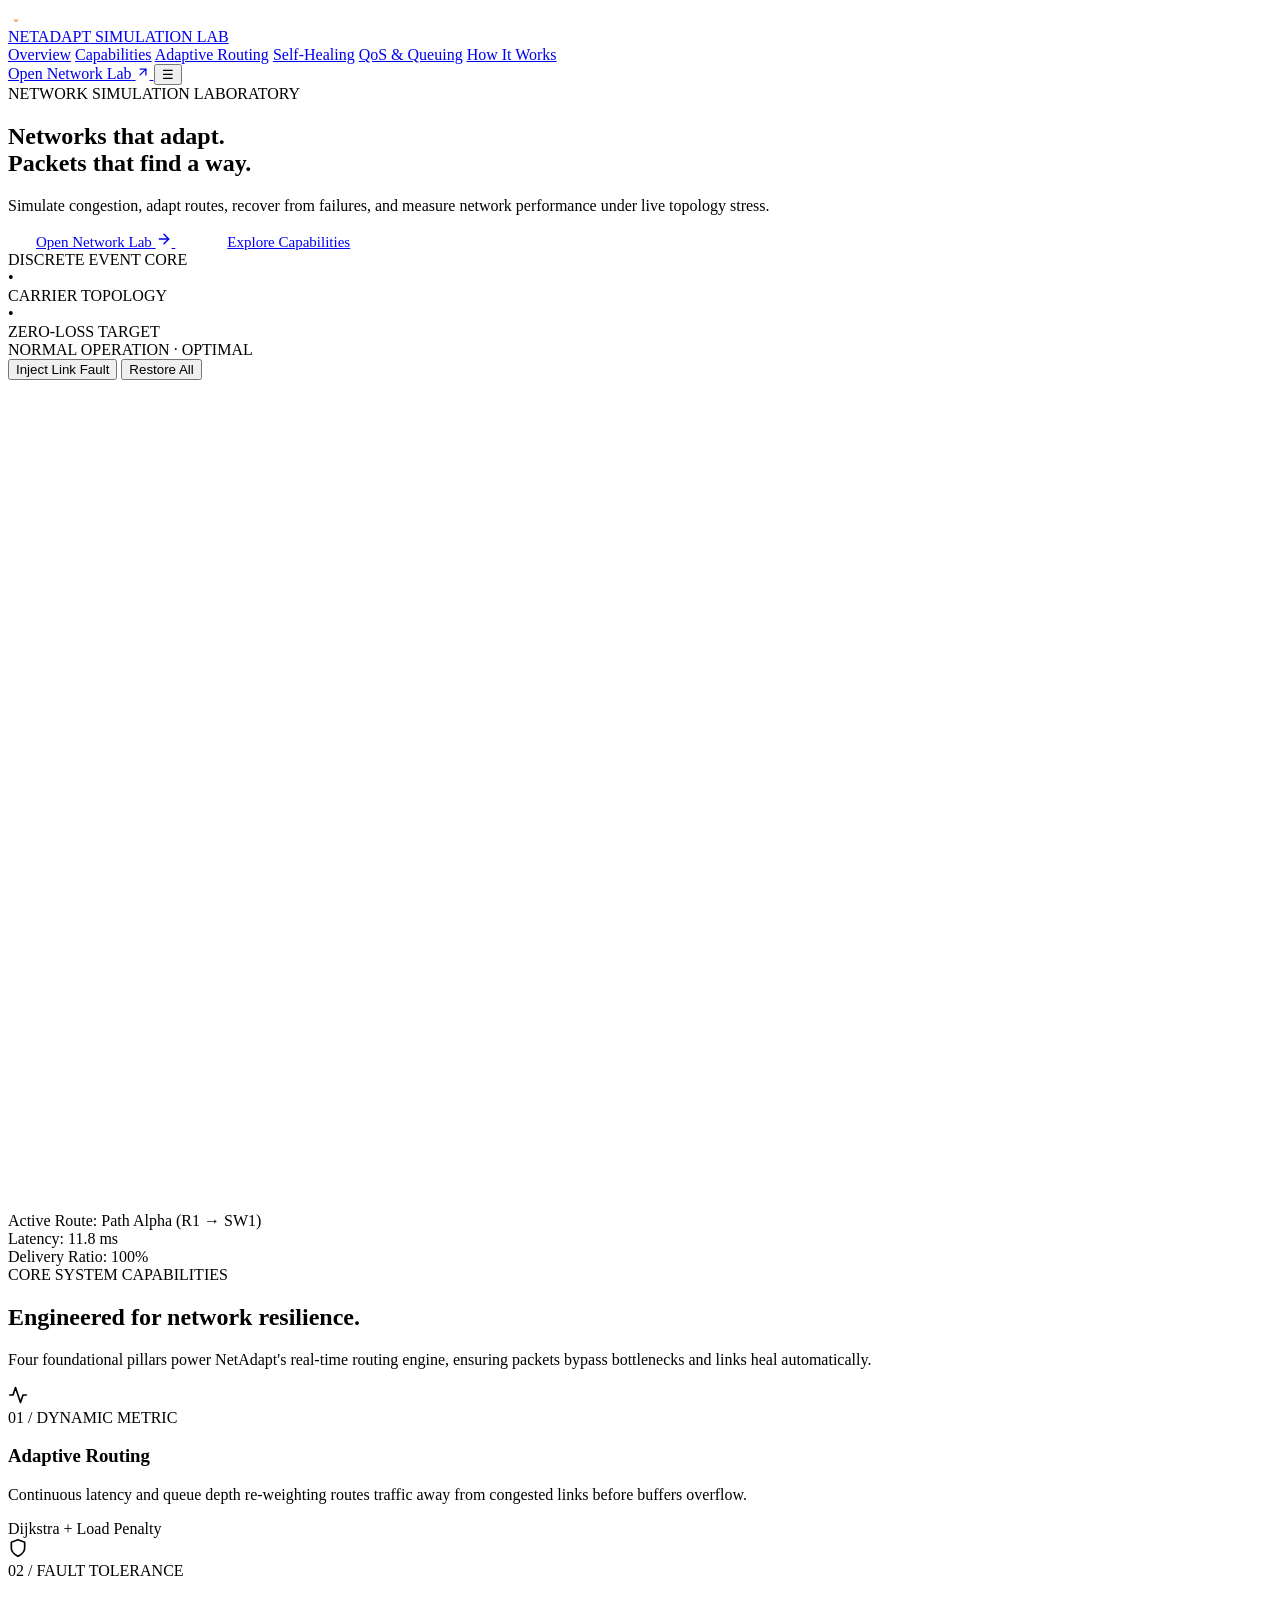
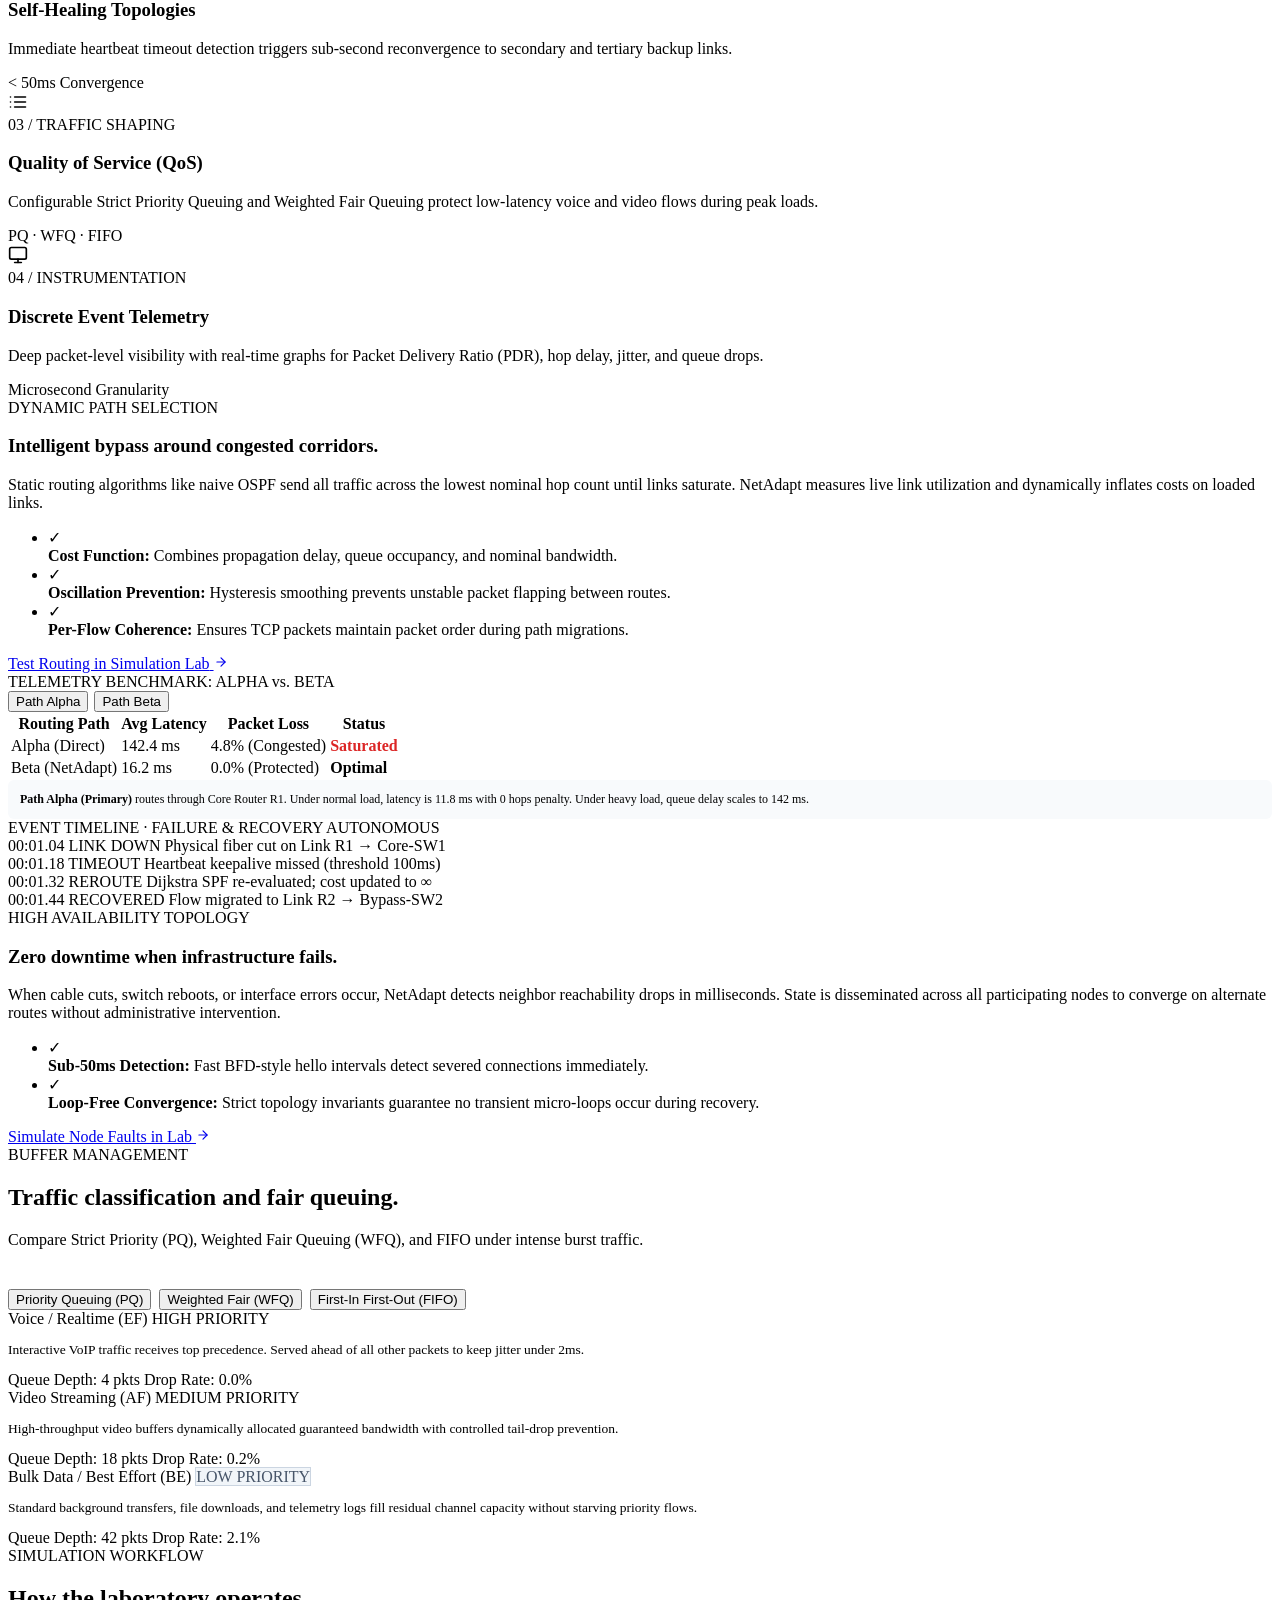
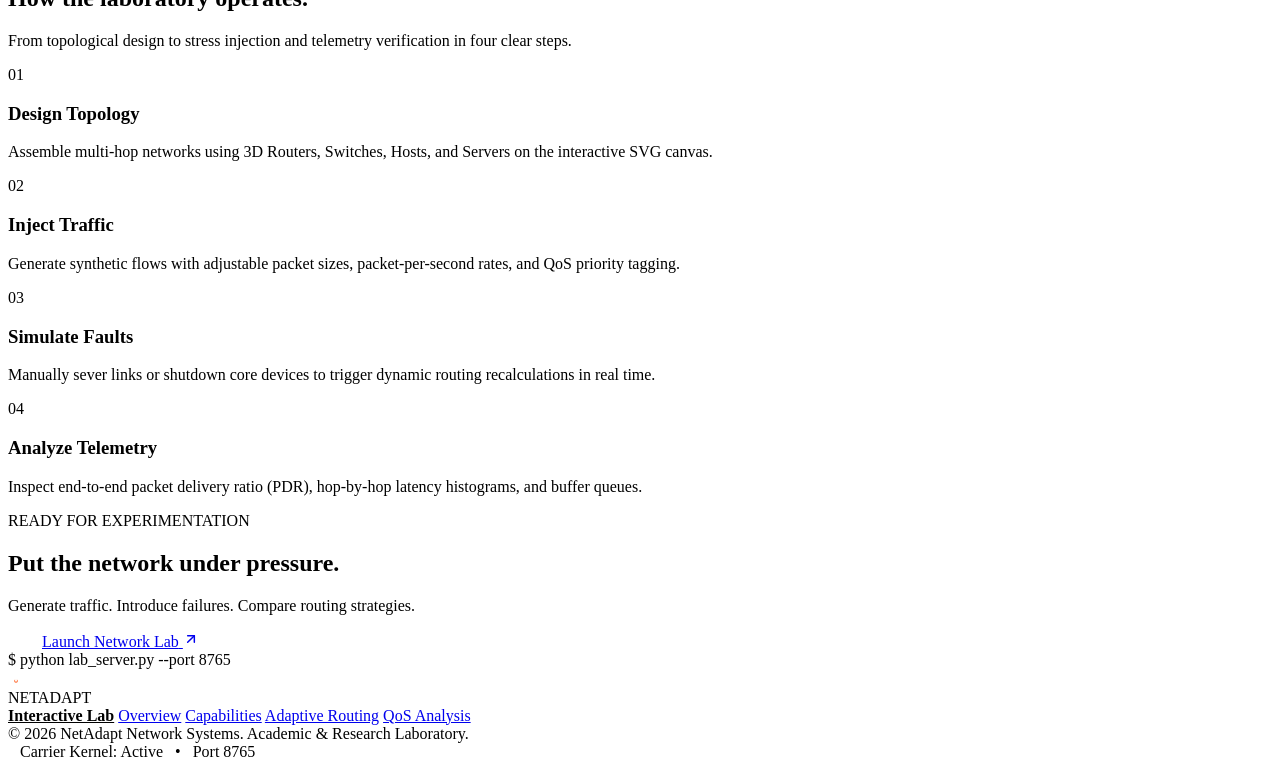
==== lab_frontend/landing.html @ 89c1183a "feat: landing page redesign, packet movement animation, and collapsible inspector - Redesign landing" ====
<!doctype html>
<html lang="en">
<head>
  <meta charset="utf-8" />
  <meta name="viewport" content="width=device-width, initial-scale=1" />
  <title>NETADAPT — Adaptive Self-Healing Network Routing</title>
  <meta name="description" content="Simulate congestion, adapt routes dynamically, recover from link failures, and measure network performance under real-world topology stress." />
  
  <link rel="icon" type="image/svg+xml" href="data:image/svg+xml,<svg xmlns='http://www.w3.org/2000/svg' viewBox='0 0 24 24' fill='none' stroke='%23045137' stroke-width='2' stroke-linecap='round' stroke-linejoin='round'><circle cx='18' cy='5' r='3'/><circle cx='6' cy='12' r='3'/><circle cx='18' cy='19' r='3'/><line x1='8.59' y1='13.51' x2='15.42' y2='17.49'/><line x1='15.41' y1='6.51' x2='8.59' y2='10.49'/></svg>" />
  
  <!-- Google Fonts: Inter & JetBrains Mono -->
  <link rel="preconnect" href="https://fonts.googleapis.com">
  <link rel="preconnect" href="https://fonts.gstatic.com" crossorigin>
  <link href="https://fonts.googleapis.com/css2?family=Inter:wght@400;500;600;700&family=JetBrains+Mono:wght@400;500;600;700&display=swap" rel="stylesheet">
  
  <link rel="stylesheet" href="/home-assets/landing.css" />
</head>
<body>

  <!-- Top Navigation Header -->
  <header class="site-header">
    <div class="max-w-content header-inner">
      <a href="/" class="brand-lockup">
        <div class="brand-icon">
          <svg viewBox="0 0 16 16" width="16" height="16" fill="none">
            <circle cx="4" cy="4" r="1.8" fill="white" />
            <circle cx="12" cy="4" r="1.8" fill="white" />
            <circle cx="8" cy="12" r="1.8" fill="#FF5E1F" />
            <line x1="4" y1="4" x2="8" y2="12" stroke="white" stroke-width="1.2" stroke-linecap="round" />
            <line x1="12" y1="4" x2="8" y2="12" stroke="white" stroke-width="1.2" stroke-linecap="round" />
          </svg>
        </div>
        <span class="brand-name">NETADAPT</span>
        <span class="brand-badge">SIMULATION LAB</span>
      </a>

      <nav class="nav-links">
        <a href="#overview" class="nav-link">Overview</a>
        <a href="#capabilities" class="nav-link">Capabilities</a>
        <a href="#routing" class="nav-link">Adaptive Routing</a>
        <a href="#healing" class="nav-link">Self-Healing</a>
        <a href="#qos" class="nav-link">QoS & Queuing</a>
        <a href="#how-it-works" class="nav-link">How It Works</a>
      </nav>

      <div class="header-actions">
        <a href="/lab" class="btn-lab-primary" id="headerOpenLabBtn">
          <span>Open Network Lab</span>
          <svg width="14" height="14" viewBox="0 0 24 24" fill="none" stroke="currentColor" stroke-width="2.2" stroke-linecap="round" stroke-linejoin="round">
            <line x1="7" y1="17" x2="17" y2="7"></line>
            <polyline points="7 7 17 7 17 17"></polyline>
          </svg>
        </a>
        <button class="menu-toggle" aria-label="Toggle navigation">☰</button>
      </div>
    </div>
  </header>

  <!-- Hero Section -->
  <section class="hero-section" id="overview">
    <div class="max-w-content">
      <div class="hero-grid">
        
        <!-- Left Hero Copy -->
        <div class="hero-copy">
          <div class="eyebrow">
            <span class="eyebrow-dot"></span>
            <span>NETWORK SIMULATION LABORATORY</span>
          </div>

          <h1 class="hero-title">
            Networks that adapt.<br />
            Packets that find a way.
          </h1>

          <p class="hero-desc">
            Simulate congestion, adapt routes, recover from failures, and measure network performance under live topology stress.
          </p>

          <div class="hero-actions">
            <a href="/lab" class="btn-lab-primary" id="heroOpenLabBtn" style="padding: 12px 28px; font-size: 15px;">
              <span>Open Network Lab</span>
              <svg width="16" height="16" viewBox="0 0 24 24" fill="none" stroke="currentColor" stroke-width="2.2" stroke-linecap="round" stroke-linejoin="round">
                <line x1="5" y1="12" x2="19" y2="12"></line>
                <polyline points="12 5 19 12 12 19"></polyline>
              </svg>
            </a>

            <a href="#capabilities" class="btn-outline" style="padding: 12px 24px; font-size: 15px;">
              Explore Capabilities
            </a>
          </div>

          <div class="hero-telemetry">
            <div class="hero-telemetry-tag">
              <span class="eyebrow-dot"></span>
              <span>DISCRETE EVENT CORE</span>
            </div>
            <span>•</span>
            <div class="hero-telemetry-tag">
              <span>CARRIER TOPOLOGY</span>
            </div>
            <span>•</span>
            <div class="hero-telemetry-tag">
              <span>ZERO-LOSS TARGET</span>
            </div>
          </div>
        </div>

        <!-- Right 3D Network Topology Preview Card -->
        <div class="topology-card">
          <div class="topology-card-header">
            <div class="card-title-group">
              <span class="status-pill status-live" id="heroStatusBadge">NORMAL OPERATION · OPTIMAL</span>
            </div>
            <div class="card-actions">
              <button class="btn-card-action" id="btnSimulateFault" title="Simulate breaking primary link R1-SW1">
                Inject Link Fault
              </button>
              <button class="btn-card-action active" id="btnRestoreFault" title="Restore network topology to healthy state">
                Restore All
              </button>
            </div>
          </div>

          <div class="topology-stage">
            <svg id="heroTopologySvg" viewBox="0 0 580 380" preserveAspectRatio="xMidYMid meet"></svg>
          </div>

          <div class="topology-card-footer">
            <div class="stat-item">
              <span>Active Route:</span>
              <span class="stat-val" id="heroActivePath" style="color: var(--orange);">Path Alpha (R1 → SW1)</span>
            </div>
            <div class="stat-item">
              <span>Latency:</span>
              <span class="stat-val" id="heroLatencyStat">11.8 ms</span>
            </div>
            <div class="stat-item">
              <span>Delivery Ratio:</span>
              <span class="stat-val" id="heroPdrStat">100%</span>
            </div>
          </div>
        </div>

      </div>
    </div>
  </section>

  <!-- Capabilities Section -->
  <section class="section" id="capabilities">
    <div class="max-w-content">
      <div class="section-header text-center">
        <div class="eyebrow">
          <span class="eyebrow-dot"></span>
          <span>CORE SYSTEM CAPABILITIES</span>
        </div>
        <h2 class="section-title">Engineered for network resilience.</h2>
        <p class="section-desc">
          Four foundational pillars power NetAdapt's real-time routing engine, ensuring packets bypass bottlenecks and links heal automatically.
        </p>
      </div>

      <div class="capabilities-grid">
        <!-- 01 Adaptive Routing -->
        <div class="cap-card">
          <div class="cap-icon">
            <svg width="20" height="20" viewBox="0 0 24 24" fill="none" stroke="currentColor" stroke-width="2" stroke-linecap="round" stroke-linejoin="round">
              <polyline points="22 12 18 12 15 21 9 3 6 12 2 12"></polyline>
            </svg>
          </div>
          <span class="cap-num">01 / DYNAMIC METRIC</span>
          <h3 class="cap-title">Adaptive Routing</h3>
          <p class="cap-desc">
            Continuous latency and queue depth re-weighting routes traffic away from congested links before buffers overflow.
          </p>
          <span class="cap-tag">Dijkstra + Load Penalty</span>
        </div>

        <!-- 02 Self-Healing -->
        <div class="cap-card">
          <div class="cap-icon">
            <svg width="20" height="20" viewBox="0 0 24 24" fill="none" stroke="currentColor" stroke-width="2" stroke-linecap="round" stroke-linejoin="round">
              <path d="M12 22s8-4 8-10V5l-8-3-8 3v7c0 6 8 10 8 10z"></path>
            </svg>
          </div>
          <span class="cap-num">02 / FAULT TOLERANCE</span>
          <h3 class="cap-title">Self-Healing Topologies</h3>
          <p class="cap-desc">
            Immediate heartbeat timeout detection triggers sub-second reconvergence to secondary and tertiary backup links.
          </p>
          <span class="cap-tag">&lt; 50ms Convergence</span>
        </div>

        <!-- 03 QoS -->
        <div class="cap-card">
          <div class="cap-icon">
            <svg width="20" height="20" viewBox="0 0 24 24" fill="none" stroke="currentColor" stroke-width="2" stroke-linecap="round" stroke-linejoin="round">
              <line x1="8" y1="6" x2="21" y2="6"></line>
              <line x1="8" y1="12" x2="21" y2="12"></line>
              <line x1="8" y1="18" x2="21" y2="18"></line>
              <line x1="3" y1="6" x2="3.01" y2="6"></line>
              <line x1="3" y1="12" x2="3.01" y2="12"></line>
              <line x1="3" y1="18" x2="3.01" y2="18"></line>
            </svg>
          </div>
          <span class="cap-num">03 / TRAFFIC SHAPING</span>
          <h3 class="cap-title">Quality of Service (QoS)</h3>
          <p class="cap-desc">
            Configurable Strict Priority Queuing and Weighted Fair Queuing protect low-latency voice and video flows during peak loads.
          </p>
          <span class="cap-tag">PQ · WFQ · FIFO</span>
        </div>

        <!-- 04 Telemetry -->
        <div class="cap-card">
          <div class="cap-icon">
            <svg width="20" height="20" viewBox="0 0 24 24" fill="none" stroke="currentColor" stroke-width="2" stroke-linecap="round" stroke-linejoin="round">
              <rect x="2" y="3" width="20" height="14" rx="2" ry="2"></rect>
              <line x1="8" y1="21" x2="16" y2="21"></line>
              <line x1="12" y1="17" x2="12" y2="21"></line>
            </svg>
          </div>
          <span class="cap-num">04 / INSTRUMENTATION</span>
          <h3 class="cap-title">Discrete Event Telemetry</h3>
          <p class="cap-desc">
            Deep packet-level visibility with real-time graphs for Packet Delivery Ratio (PDR), hop delay, jitter, and queue drops.
          </p>
          <span class="cap-tag">Microsecond Granularity</span>
        </div>
      </div>
    </div>
  </section>

  <!-- Adaptive Routing Interactive Deep Dive -->
  <section class="section section-muted" id="routing">
    <div class="max-w-content">
      <div class="split-grid">
        
        <div class="split-content">
          <div class="eyebrow">
            <span class="eyebrow-dot"></span>
            <span>DYNAMIC PATH SELECTION</span>
          </div>
          <h3>Intelligent bypass around congested corridors.</h3>
          <p>
            Static routing algorithms like naive OSPF send all traffic across the lowest nominal hop count until links saturate. NetAdapt measures live link utilization and dynamically inflates costs on loaded links.
          </p>

          <ul class="feature-list">
            <li>
              <div class="check-bullet">✓</div>
              <span><strong>Cost Function:</strong> Combines propagation delay, queue occupancy, and nominal bandwidth.</span>
            </li>
            <li>
              <div class="check-bullet">✓</div>
              <span><strong>Oscillation Prevention:</strong> Hysteresis smoothing prevents unstable packet flapping between routes.</span>
            </li>
            <li>
              <div class="check-bullet">✓</div>
              <span><strong>Per-Flow Coherence:</strong> Ensures TCP packets maintain packet order during path migrations.</span>
            </li>
          </ul>

          <a href="/lab" class="btn-lab-primary">
            <span>Test Routing in Simulation Lab</span>
            <svg width="14" height="14" viewBox="0 0 24 24" fill="none" stroke="currentColor" stroke-width="2" stroke-linecap="round" stroke-linejoin="round">
              <line x1="5" y1="12" x2="19" y2="12"></line>
              <polyline points="12 5 19 12 12 19"></polyline>
            </svg>
          </a>
        </div>

        <div class="demo-box">
          <div class="demo-box-header">
            <span class="demo-title">TELEMETRY BENCHMARK: ALPHA vs. BETA</span>
            <div style="display: flex; gap: 6px;">
              <button class="btn-card-action active" id="btnPathAlpha">Path Alpha</button>
              <button class="btn-card-action" id="btnPathBeta">Path Beta</button>
            </div>
          </div>

          <table class="path-compare-table">
            <thead>
              <tr>
                <th>Routing Path</th>
                <th>Avg Latency</th>
                <th>Packet Loss</th>
                <th>Status</th>
              </tr>
            </thead>
            <tbody>
              <tr>
                <td><span class="path-tag path-alpha">Alpha (Direct)</span></td>
                <td>142.4 ms</td>
                <td>4.8% (Congested)</td>
                <td><span style="color: #dc2626; font-weight: 600;">Saturated</span></td>
              </tr>
              <tr>
                <td><span class="path-tag path-beta">Beta (NetAdapt)</span></td>
                <td>16.2 ms</td>
                <td>0.0% (Protected)</td>
                <td><span style="color: var(--forest); font-weight: 600;">Optimal</span></td>
              </tr>
            </tbody>
          </table>

          <div style="font-family: var(--font-mono); font-size: 12px; color: var(--text-secondary); background: #f8fafc; padding: 12px; border-radius: 6px;" id="pathDetailText">
            <strong>Path Alpha (Primary)</strong> routes through Core Router R1. 
            Under normal load, latency is 11.8 ms with 0 hops penalty. Under heavy load, queue delay scales to 142 ms.
          </div>
        </div>

      </div>
    </div>
  </section>

  <!-- Self-Healing Deep Dive -->
  <section class="section" id="healing">
    <div class="max-w-content">
      <div class="split-grid">
        
        <div class="demo-box">
          <div class="demo-box-header">
            <span class="demo-title">EVENT TIMELINE · FAILURE & RECOVERY</span>
            <span class="status-pill status-live">AUTONOMOUS</span>
          </div>

          <div class="event-timeline">
            <div class="event-row">
              <span class="event-time">00:01.04</span>
              <span class="event-badge badge-fail">LINK DOWN</span>
              <span>Physical fiber cut on Link R1 → Core-SW1</span>
            </div>
            <div class="event-row">
              <span class="event-time">00:01.18</span>
              <span class="event-badge badge-fail">TIMEOUT</span>
              <span>Heartbeat keepalive missed (threshold 100ms)</span>
            </div>
            <div class="event-row">
              <span class="event-time">00:01.32</span>
              <span class="event-badge badge-route">REROUTE</span>
              <span>Dijkstra SPF re-evaluated; cost updated to ∞</span>
            </div>
            <div class="event-row">
              <span class="event-time">00:01.44</span>
              <span class="event-badge badge-heal">RECOVERED</span>
              <span>Flow migrated to Link R2 → Bypass-SW2</span>
            </div>
          </div>
        </div>

        <div class="split-content">
          <div class="eyebrow">
            <span class="eyebrow-dot"></span>
            <span>HIGH AVAILABILITY TOPOLOGY</span>
          </div>
          <h3>Zero downtime when infrastructure fails.</h3>
          <p>
            When cable cuts, switch reboots, or interface errors occur, NetAdapt detects neighbor reachability drops in milliseconds. State is disseminated across all participating nodes to converge on alternate routes without administrative intervention.
          </p>

          <ul class="feature-list">
            <li>
              <div class="check-bullet">✓</div>
              <span><strong>Sub-50ms Detection:</strong> Fast BFD-style hello intervals detect severed connections immediately.</span>
            </li>
            <li>
              <div class="check-bullet">✓</div>
              <span><strong>Loop-Free Convergence:</strong> Strict topology invariants guarantee no transient micro-loops occur during recovery.</span>
            </li>
          </ul>

          <a href="/lab" class="btn-lab-primary">
            <span>Simulate Node Faults in Lab</span>
            <svg width="14" height="14" viewBox="0 0 24 24" fill="none" stroke="currentColor" stroke-width="2" stroke-linecap="round" stroke-linejoin="round">
              <line x1="5" y1="12" x2="19" y2="12"></line>
              <polyline points="12 5 19 12 12 19"></polyline>
            </svg>
          </a>
        </div>

      </div>
    </div>
  </section>

  <!-- QoS & Queuing Section -->
  <section class="section section-muted" id="qos">
    <div class="max-w-content">
      <div class="section-header text-center">
        <div class="eyebrow">
          <span class="eyebrow-dot"></span>
          <span>BUFFER MANAGEMENT</span>
        </div>
        <h2 class="section-title">Traffic classification and fair queuing.</h2>
        <p class="section-desc">
          Compare Strict Priority (PQ), Weighted Fair Queuing (WFQ), and FIFO under intense burst traffic.
        </p>

        <div style="display: inline-flex; gap: 8px; margin-top: 24px;">
          <button class="btn-card-action active" data-qos-mode="pq">Priority Queuing (PQ)</button>
          <button class="btn-card-action" data-qos-mode="wfq">Weighted Fair (WFQ)</button>
          <button class="btn-card-action" data-qos-mode="fifo">First-In First-Out (FIFO)</button>
        </div>
      </div>

      <div class="qos-grid">
        <!-- Voice Queue -->
        <div class="qos-card">
          <div class="qos-header">
            <span class="qos-title">Voice / Realtime (EF)</span>
            <span class="qos-badge status-live">HIGH PRIORITY</span>
          </div>
          <p style="font-size: 13.5px; color: var(--text-secondary);">
            Interactive VoIP traffic receives top precedence. Served ahead of all other packets to keep jitter under 2ms.
          </p>
          <div class="queue-meter">
            <div class="queue-fill fill-voice"></div>
          </div>
          <div class="qos-meta">
            <span>Queue Depth: 4 pkts</span>
            <span>Drop Rate: 0.0%</span>
          </div>
        </div>

        <!-- Video Queue -->
        <div class="qos-card">
          <div class="qos-header">
            <span class="qos-title">Video Streaming (AF)</span>
            <span class="qos-badge" style="background: var(--orange-light); color: var(--orange); border: 1px solid var(--orange-border);">MEDIUM PRIORITY</span>
          </div>
          <p style="font-size: 13.5px; color: var(--text-secondary);">
            High-throughput video buffers dynamically allocated guaranteed bandwidth with controlled tail-drop prevention.
          </p>
          <div class="queue-meter">
            <div class="queue-fill fill-video"></div>
          </div>
          <div class="qos-meta">
            <span>Queue Depth: 18 pkts</span>
            <span>Drop Rate: 0.2%</span>
          </div>
        </div>

        <!-- Best Effort Queue -->
        <div class="qos-card">
          <div class="qos-header">
            <span class="qos-title">Bulk Data / Best Effort (BE)</span>
            <span class="qos-badge" style="background: #f1f5f9; color: #475569; border: 1px solid #cbd5e1;">LOW PRIORITY</span>
          </div>
          <p style="font-size: 13.5px; color: var(--text-secondary);">
            Standard background transfers, file downloads, and telemetry logs fill residual channel capacity without starving priority flows.
          </p>
          <div class="queue-meter">
            <div class="queue-fill fill-best"></div>
          </div>
          <div class="qos-meta">
            <span>Queue Depth: 42 pkts</span>
            <span>Drop Rate: 2.1%</span>
          </div>
        </div>
      </div>
    </div>
  </section>

  <!-- How It Works 4-Step Pipeline -->
  <section class="section" id="how-it-works">
    <div class="max-w-content">
      <div class="section-header text-center">
        <div class="eyebrow">
          <span class="eyebrow-dot"></span>
          <span>SIMULATION WORKFLOW</span>
        </div>
        <h2 class="section-title">How the laboratory operates.</h2>
        <p class="section-desc">
          From topological design to stress injection and telemetry verification in four clear steps.
        </p>
      </div>

      <div class="steps-grid">
        <div class="step-card">
          <div class="step-num">01</div>
          <h3 class="step-title">Design Topology</h3>
          <p class="step-desc">
            Assemble multi-hop networks using 3D Routers, Switches, Hosts, and Servers on the interactive SVG canvas.
          </p>
        </div>

        <div class="step-card">
          <div class="step-num">02</div>
          <h3 class="step-title">Inject Traffic</h3>
          <p class="step-desc">
            Generate synthetic flows with adjustable packet sizes, packet-per-second rates, and QoS priority tagging.
          </p>
        </div>

        <div class="step-card">
          <div class="step-num">03</div>
          <h3 class="step-title">Simulate Faults</h3>
          <p class="step-desc">
            Manually sever links or shutdown core devices to trigger dynamic routing recalculations in real time.
          </p>
        </div>

        <div class="step-card">
          <div class="step-num">04</div>
          <h3 class="step-title">Analyze Telemetry</h3>
          <p class="step-desc">
            Inspect end-to-end packet delivery ratio (PDR), hop-by-hop latency histograms, and buffer queues.
          </p>
        </div>
      </div>
    </div>
  </section>

  <!-- Final Call to Action -->
  <section class="final-cta">
    <div class="max-w-content cta-box">
      <div class="eyebrow">
        <span class="eyebrow-dot"></span>
        <span>READY FOR EXPERIMENTATION</span>
      </div>

      <h2 class="cta-title">Put the network under pressure.</h2>
      <p class="cta-desc">
        Generate traffic. Introduce failures. Compare routing strategies.
      </p>

      <div class="cta-button-group">
        <a href="/lab" class="btn-lab-primary" id="finalCtaOpenLabBtn" style="padding: 14px 34px; font-size: 16px;">
          <span>Launch Network Lab</span>
          <svg width="16" height="16" viewBox="0 0 24 24" fill="none" stroke="currentColor" stroke-width="2.2" stroke-linecap="round" stroke-linejoin="round">
            <line x1="7" y1="17" x2="17" y2="7"></line>
            <polyline points="7 7 17 7 17 17"></polyline>
          </svg>
        </a>
      </div>

      <div class="cta-cli">
        <span class="cta-cli-icon">$</span>
        <span>python lab_server.py --port 8765</span>
      </div>
    </div>
  </section>

  <!-- Global Footer -->
  <footer class="site-footer">
    <div class="max-w-content">
      <div class="footer-inner">
        <div class="brand-lockup">
          <div class="brand-icon">
            <svg viewBox="0 0 16 16" width="16" height="16" fill="none">
              <circle cx="4" cy="4" r="1.8" fill="white" />
              <circle cx="12" cy="4" r="1.8" fill="white" />
              <circle cx="8" cy="12" r="1.8" fill="#FF5E1F" />
              <line x1="4" y1="4" x2="8" y2="12" stroke="white" stroke-width="1.2" stroke-linecap="round" />
              <line x1="12" y1="4" x2="8" y2="12" stroke="white" stroke-width="1.2" stroke-linecap="round" />
            </svg>
          </div>
          <span class="brand-name">NETADAPT</span>
        </div>

        <div class="footer-nav">
          <a href="/lab" class="nav-link" style="color: var(--forest); font-weight: 600;">Interactive Lab</a>
          <a href="#overview" class="nav-link">Overview</a>
          <a href="#capabilities" class="nav-link">Capabilities</a>
          <a href="#routing" class="nav-link">Adaptive Routing</a>
          <a href="#qos" class="nav-link">QoS Analysis</a>
        </div>
      </div>

      <div class="footer-bottom">
        <div>&copy; 2026 NetAdapt Network Systems. Academic & Research Laboratory.</div>
        <div style="display: flex; gap: 12px; align-items: center;">
          <span class="eyebrow-dot"></span>
          <span>Carrier Kernel: Active</span>
          <span>•</span>
          <span>Port 8765</span>
        </div>
      </div>
    </div>
  </footer>

  <script src="/home-assets/landing.js"></script>
</body>
</html>
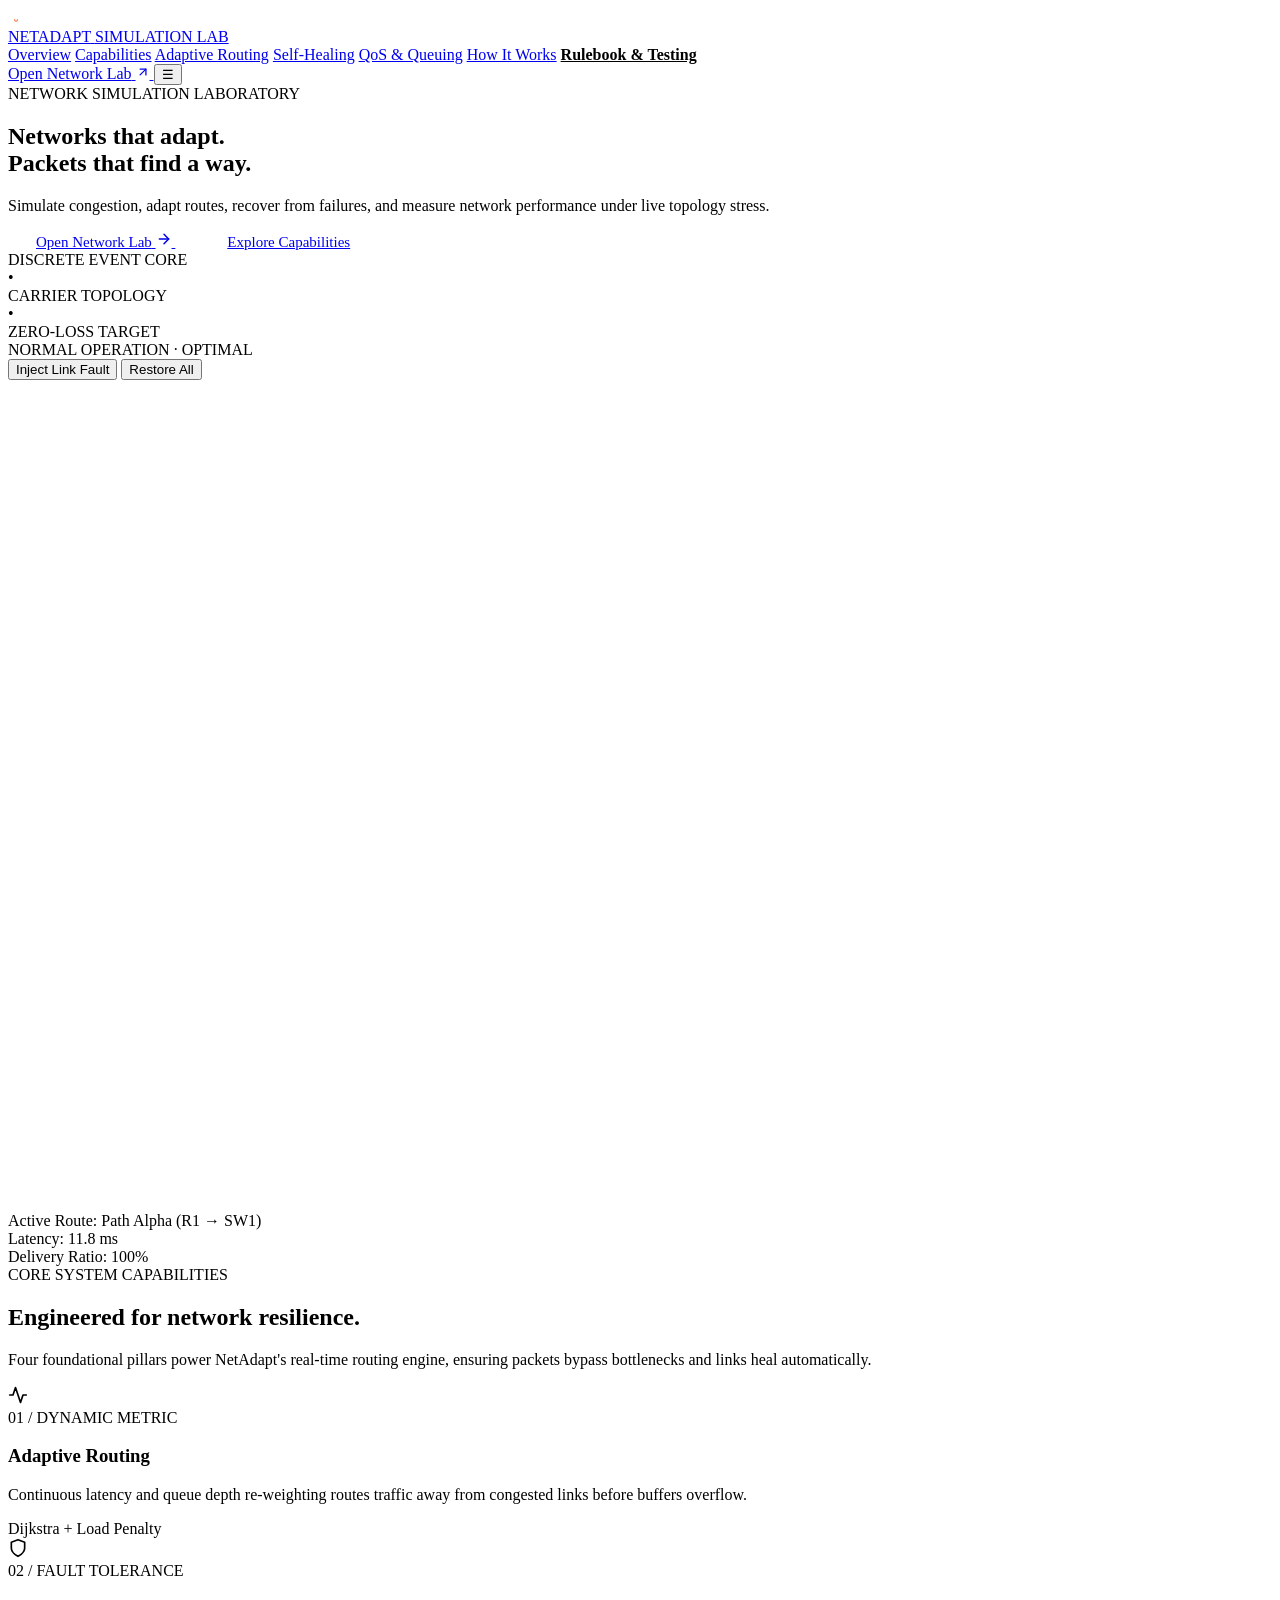
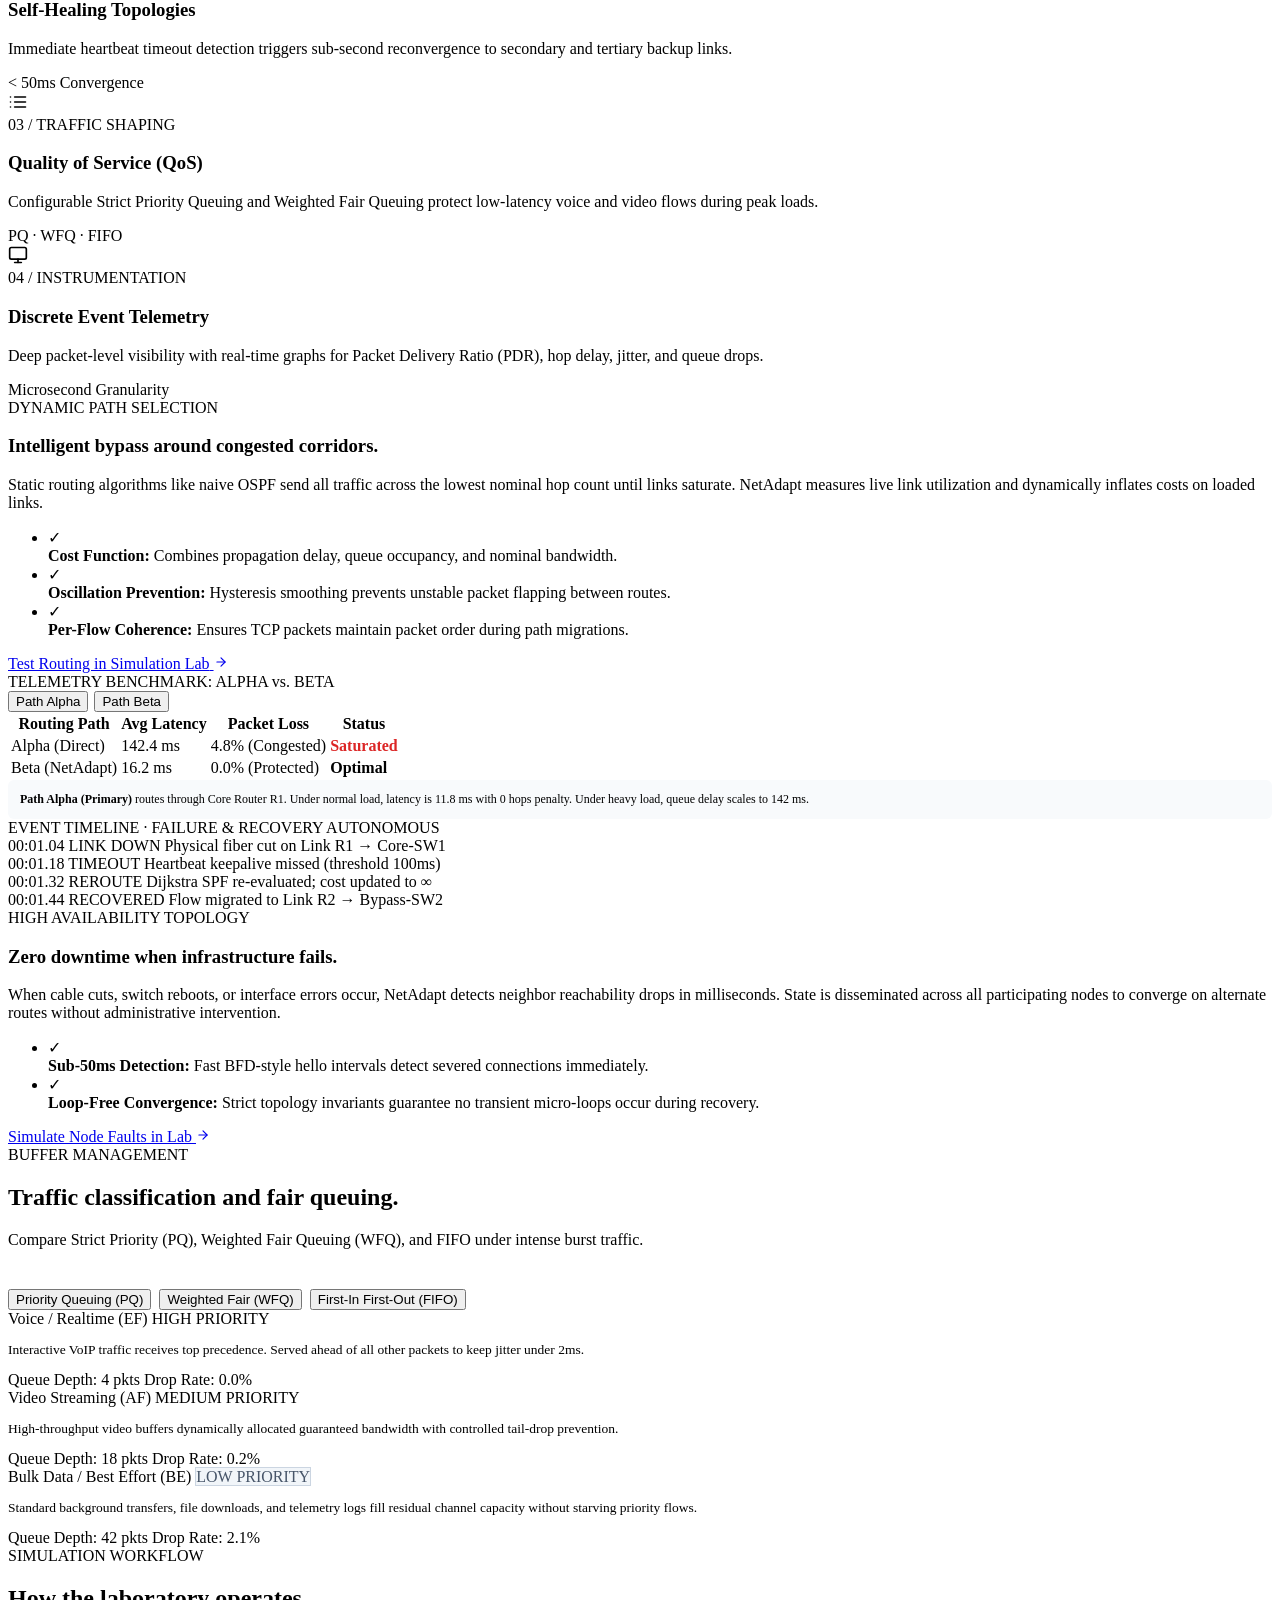
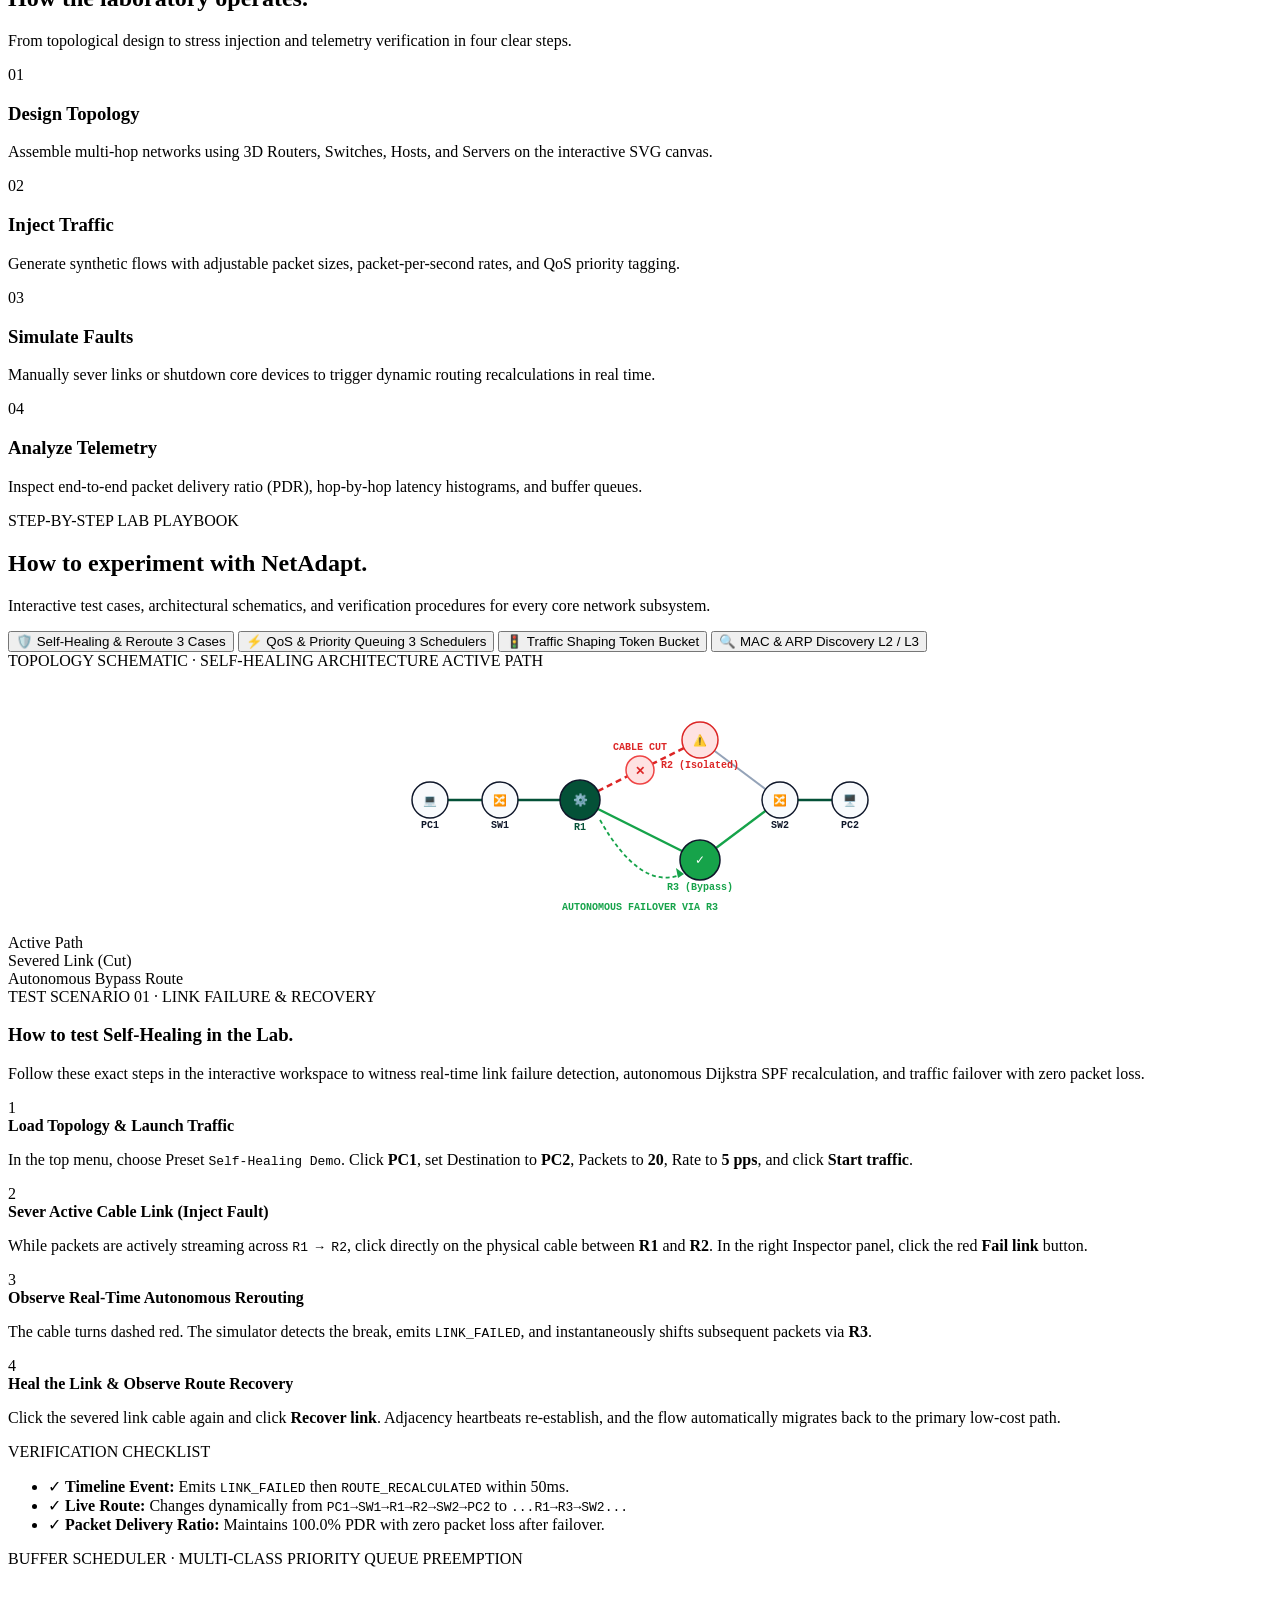
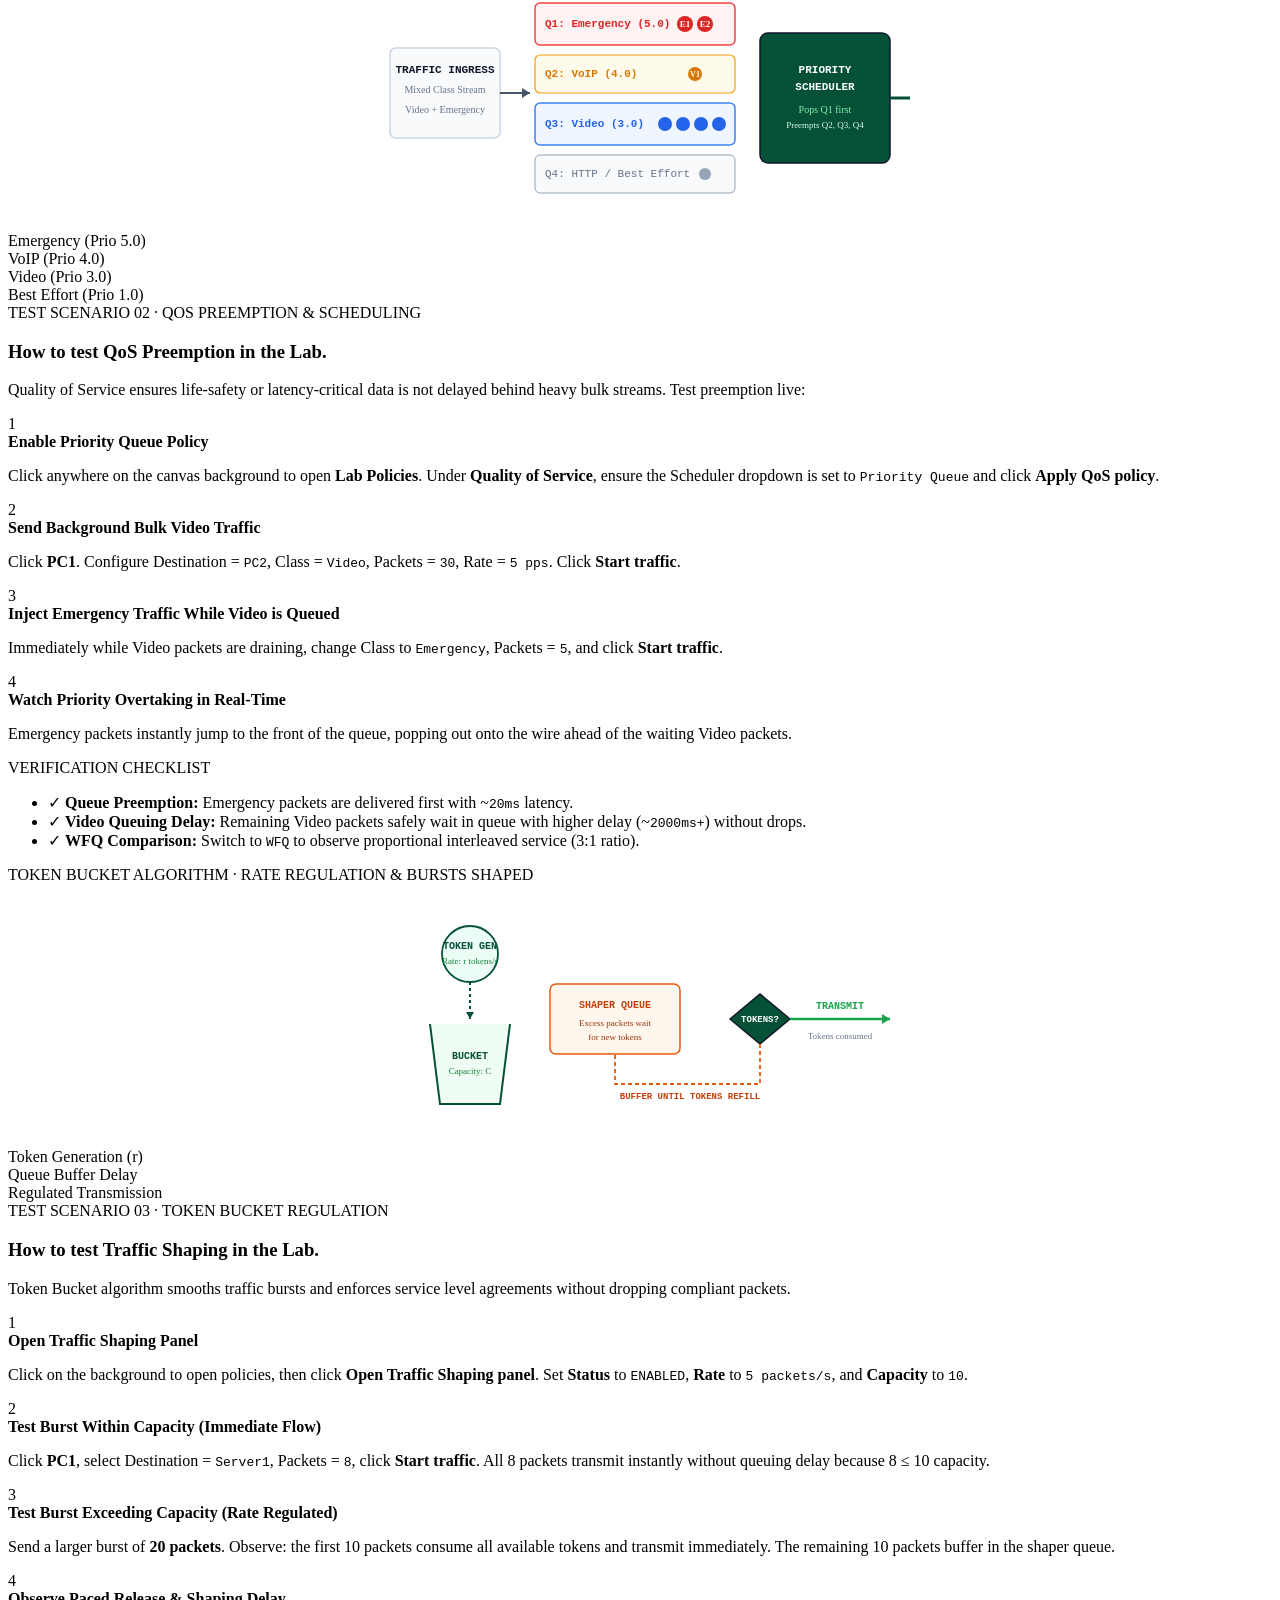
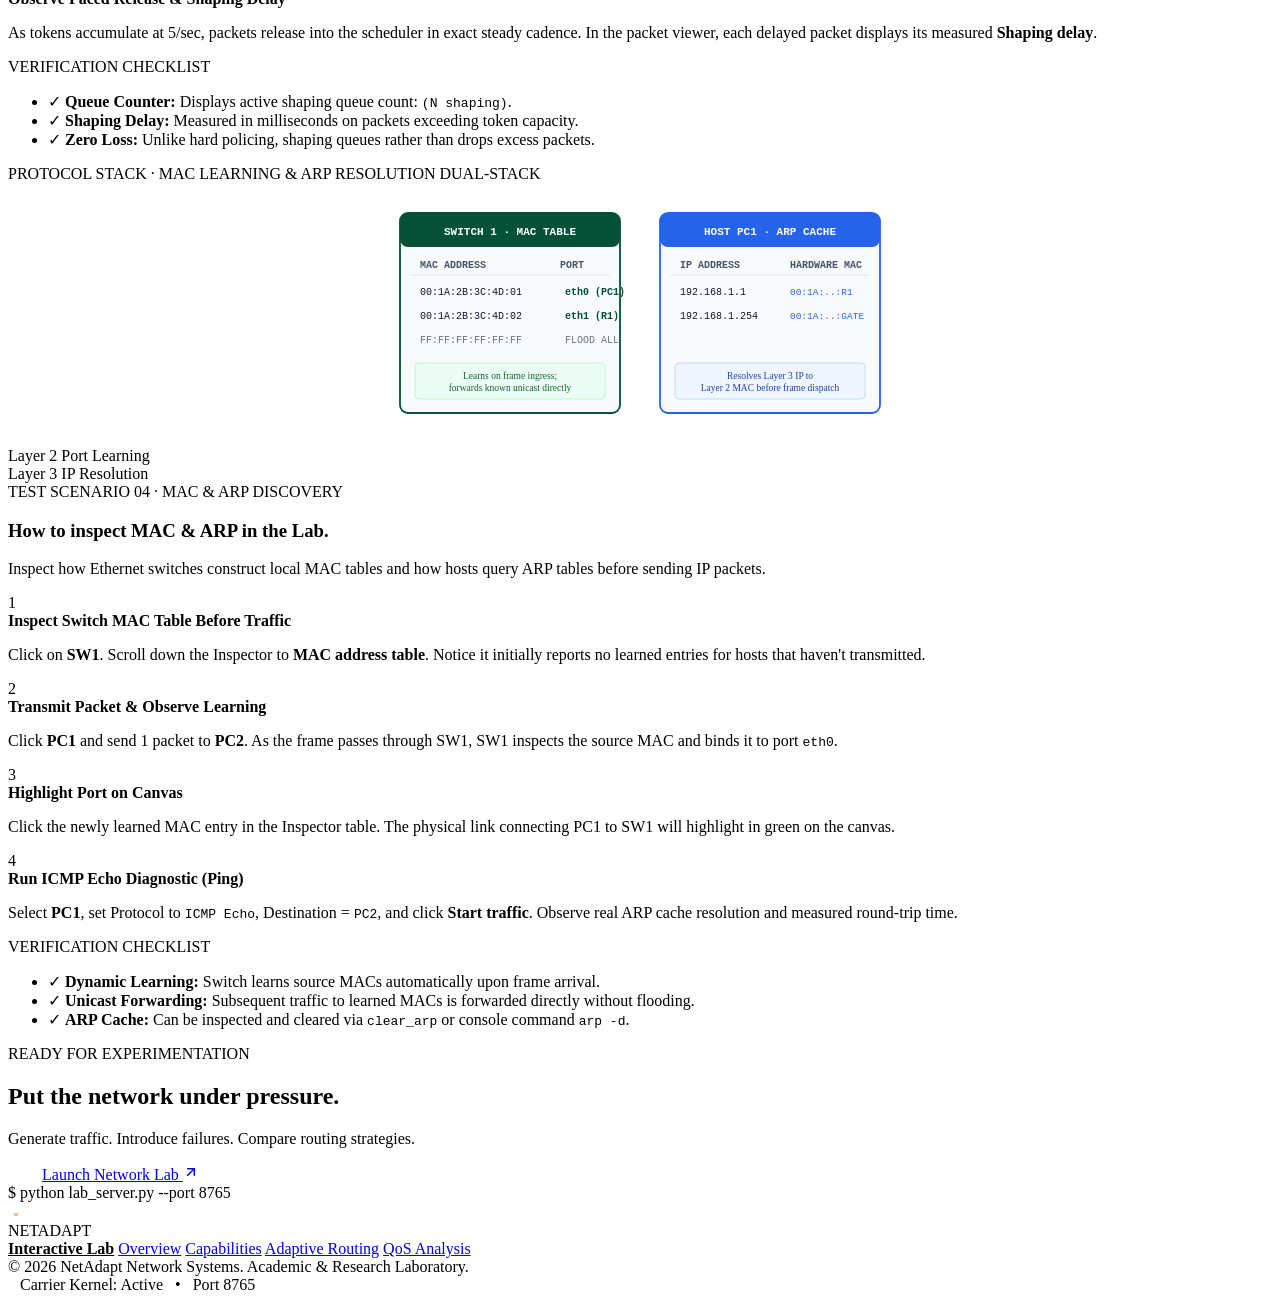
==== commit 706858dd: "Add interactive lab rulebook and fix simulator imports" ====
--- a/lab_frontend/landing.html
+++ b/lab_frontend/landing.html
@@ -41,6 +41,7 @@
         <a href="#healing" class="nav-link">Self-Healing</a>
         <a href="#qos" class="nav-link">QoS & Queuing</a>
         <a href="#how-it-works" class="nav-link">How It Works</a>
+        <a href="#playbook" class="nav-link" style="color: var(--forest); font-weight: 700;">Rulebook & Testing</a>
       </nav>
 
       <div class="header-actions">
@@ -512,7 +513,555 @@
     </div>
   </section>
 
-  <!-- Final Call to Action -->
+  <!-- Interactive Network Rulebook & How-To-Use Guide -->
+  <section class="playbook-section" id="playbook">
+    <div class="max-w-content">
+      <div class="section-header text-center">
+        <div class="eyebrow">
+          <span class="eyebrow-dot"></span>
+          <span>STEP-BY-STEP LAB PLAYBOOK</span>
+        </div>
+        <h2 class="section-title">How to experiment with NetAdapt.</h2>
+        <p class="section-desc">
+          Interactive test cases, architectural schematics, and verification procedures for every core network subsystem.
+        </p>
+
+        <!-- Interactive Tab Navigation -->
+        <div class="playbook-nav">
+          <button class="playbook-tab-btn active" data-tab="tab-self-healing">
+            <span>🛡️ Self-Healing & Reroute</span>
+            <span class="tab-badge">3 Cases</span>
+          </button>
+          <button class="playbook-tab-btn" data-tab="tab-qos">
+            <span>⚡ QoS & Priority Queuing</span>
+            <span class="tab-badge">3 Schedulers</span>
+          </button>
+          <button class="playbook-tab-btn" data-tab="tab-shaper">
+            <span>🚦 Traffic Shaping</span>
+            <span class="tab-badge">Token Bucket</span>
+          </button>
+          <button class="playbook-tab-btn" data-tab="tab-diagnostics">
+            <span>🔍 MAC & ARP Discovery</span>
+            <span class="tab-badge">L2 / L3</span>
+          </button>
+        </div>
+      </div>
+
+      <!-- Tab 1: Self-Healing & Fault Recovery -->
+      <div class="playbook-pane active" id="tab-self-healing">
+        <div class="playbook-grid">
+          <!-- Left: Visual Topology Diagram -->
+          <div class="playbook-diagram-card">
+            <div class="diagram-header">
+              <span class="diagram-title">TOPOLOGY SCHEMATIC · SELF-HEALING ARCHITECTURE</span>
+              <span class="status-pill status-live">ACTIVE PATH</span>
+            </div>
+            <div class="diagram-svg-container">
+              <svg viewBox="0 0 540 260" width="100%" height="260" style="overflow: visible;">
+                <!-- Link Lines -->
+                <!-- PC1 to SW1 -->
+                <line x1="60" y1="130" x2="130" y2="130" stroke="#045137" stroke-width="2.5" />
+                <!-- SW1 to R1 -->
+                <line x1="130" y1="130" x2="210" y2="130" stroke="#045137" stroke-width="2.5" />
+                
+                <!-- Primary Path: R1 to R2 (Active / Cut link) -->
+                <line x1="210" y1="130" x2="330" y2="70" stroke="#dc2626" stroke-width="2.5" stroke-dasharray="6,4" />
+                <!-- R2 to SW2 -->
+                <line x1="330" y1="70" x2="410" y2="130" stroke="#94a3b8" stroke-width="2" />
+
+                <!-- Alternate Bypass Path: R1 to R3 -->
+                <line x1="210" y1="130" x2="330" y2="190" stroke="#16a34a" stroke-width="2.5" />
+                <!-- R3 to SW2 -->
+                <line x1="330" y1="190" x2="410" y2="130" stroke="#16a34a" stroke-width="2.5" />
+
+                <!-- SW2 to PC2 -->
+                <line x1="410" y1="130" x2="480" y2="130" stroke="#045137" stroke-width="2.5" />
+
+                <!-- Severance Indicator Marker on Primary Cable -->
+                <circle cx="270" cy="100" r="14" fill="#fee2e2" stroke="#ef4444" stroke-width="1.5" />
+                <text x="270" y="105" text-anchor="middle" font-family="'JetBrains Mono', monospace" font-size="12" font-weight="700" fill="#dc2626">✕</text>
+                <text x="270" y="80" text-anchor="middle" font-family="'JetBrains Mono', monospace" font-size="10" font-weight="600" fill="#dc2626">CABLE CUT</text>
+
+                <!-- Dynamic Reroute Indicator -->
+                <path d="M 230,150 Q 270,220 310,205" fill="none" stroke="#16a34a" stroke-width="1.8" stroke-dasharray="4,3" />
+                <polygon points="314,204 306,198 308,208" fill="#16a34a" />
+                <text x="270" y="240" text-anchor="middle" font-family="'JetBrains Mono', monospace" font-size="10" font-weight="700" fill="#16a34a">AUTONOMOUS FAILOVER VIA R3</text>
+
+                <!-- Device Nodes -->
+                <!-- PC1 -->
+                <g transform="translate(60, 130)">
+                  <circle r="18" fill="#f8fafc" stroke="#0f172a" stroke-width="1.5" />
+                  <text y="4" text-anchor="middle" font-size="11">💻</text>
+                  <text y="28" text-anchor="middle" font-family="'JetBrains Mono', monospace" font-size="10" font-weight="600" fill="#0f172a">PC1</text>
+                </g>
+
+                <!-- SW1 -->
+                <g transform="translate(130, 130)">
+                  <circle r="18" fill="#f8fafc" stroke="#0f172a" stroke-width="1.5" />
+                  <text y="4" text-anchor="middle" font-size="11">🔀</text>
+                  <text y="28" text-anchor="middle" font-family="'JetBrains Mono', monospace" font-size="10" font-weight="600" fill="#0f172a">SW1</text>
+                </g>
+
+                <!-- R1 -->
+                <g transform="translate(210, 130)">
+                  <circle r="20" fill="#045137" stroke="#0f172a" stroke-width="1.5" />
+                  <text y="4" text-anchor="middle" font-size="12" fill="#ffffff">⚙️</text>
+                  <text y="30" text-anchor="middle" font-family="'JetBrains Mono', monospace" font-size="10" font-weight="700" fill="#045137">R1</text>
+                </g>
+
+                <!-- R2 (Primary path node) -->
+                <g transform="translate(330, 70)">
+                  <circle r="18" fill="#fee2e2" stroke="#dc2626" stroke-width="1.5" />
+                  <text y="4" text-anchor="middle" font-size="11">⚠️</text>
+                  <text y="28" text-anchor="middle" font-family="'JetBrains Mono', monospace" font-size="10" font-weight="600" fill="#dc2626">R2 (Isolated)</text>
+                </g>
+
+                <!-- R3 (Bypass node) -->
+                <g transform="translate(330, 190)">
+                  <circle r="20" fill="#16a34a" stroke="#0f172a" stroke-width="1.5" />
+                  <text y="4" text-anchor="middle" font-size="12" fill="#ffffff">✓</text>
+                  <text y="30" text-anchor="middle" font-family="'JetBrains Mono', monospace" font-size="10" font-weight="700" fill="#16a34a">R3 (Bypass)</text>
+                </g>
+
+                <!-- SW2 -->
+                <g transform="translate(410, 130)">
+                  <circle r="18" fill="#f8fafc" stroke="#0f172a" stroke-width="1.5" />
+                  <text y="4" text-anchor="middle" font-size="11">🔀</text>
+                  <text y="28" text-anchor="middle" font-family="'JetBrains Mono', monospace" font-size="10" font-weight="600" fill="#0f172a">SW2</text>
+                </g>
+
+                <!-- PC2 -->
+                <g transform="translate(480, 130)">
+                  <circle r="18" fill="#f8fafc" stroke="#0f172a" stroke-width="1.5" />
+                  <text y="4" text-anchor="middle" font-size="11">🖥️</text>
+                  <text y="28" text-anchor="middle" font-family="'JetBrains Mono', monospace" font-size="10" font-weight="600" fill="#0f172a">PC2</text>
+                </g>
+              </svg>
+            </div>
+            <div class="diagram-legend">
+              <div class="diagram-legend-item"><span class="legend-indicator" style="background:#045137;"></span> Active Path</div>
+              <div class="diagram-legend-item"><span class="legend-indicator" style="background:#dc2626;"></span> Severed Link (Cut)</div>
+              <div class="diagram-legend-item"><span class="legend-indicator" style="background:#16a34a;"></span> Autonomous Bypass Route</div>
+            </div>
+          </div>
+
+          <!-- Right: Step-by-Step Instructions -->
+          <div class="playbook-guide-card">
+            <span class="guide-case-badge">TEST SCENARIO 01 · LINK FAILURE & RECOVERY</span>
+            <h3 class="guide-heading">How to test Self-Healing in the Lab.</h3>
+            <p class="guide-intro">
+              Follow these exact steps in the interactive workspace to witness real-time link failure detection, autonomous Dijkstra SPF recalculation, and traffic failover with zero packet loss.
+            </p>
+
+            <div class="guide-steps-list">
+              <div class="guide-step-item">
+                <div class="step-badge-num">1</div>
+                <div class="step-text-wrap">
+                  <strong>Load Topology & Launch Traffic</strong>
+                  <p>In the top menu, choose Preset <code>Self-Healing Demo</code>. Click <strong>PC1</strong>, set Destination to <strong>PC2</strong>, Packets to <strong>20</strong>, Rate to <strong>5 pps</strong>, and click <strong>Start traffic</strong>.</p>
+                </div>
+              </div>
+
+              <div class="guide-step-item">
+                <div class="step-badge-num">2</div>
+                <div class="step-text-wrap">
+                  <strong>Sever Active Cable Link (Inject Fault)</strong>
+                  <p>While packets are actively streaming across <code>R1 → R2</code>, click directly on the physical cable between <strong>R1</strong> and <strong>R2</strong>. In the right Inspector panel, click the red <strong>Fail link</strong> button.</p>
+                </div>
+              </div>
+
+              <div class="guide-step-item">
+                <div class="step-badge-num">3</div>
+                <div class="step-text-wrap">
+                  <strong>Observe Real-Time Autonomous Rerouting</strong>
+                  <p>The cable turns dashed red. The simulator detects the break, emits <code>LINK_FAILED</code>, and instantaneously shifts subsequent packets via <strong>R3</strong>.</p>
+                </div>
+              </div>
+
+              <div class="guide-step-item">
+                <div class="step-badge-num">4</div>
+                <div class="step-text-wrap">
+                  <strong>Heal the Link & Observe Route Recovery</strong>
+                  <p>Click the severed link cable again and click <strong>Recover link</strong>. Adjacency heartbeats re-establish, and the flow automatically migrates back to the primary low-cost path.</p>
+                </div>
+              </div>
+            </div>
+
+            <div class="observation-box">
+              <div class="observation-header">
+                <span>VERIFICATION CHECKLIST</span>
+              </div>
+              <ul class="observation-list">
+                <li><span class="check">✓</span> <strong>Timeline Event:</strong> Emits <code>LINK_FAILED</code> then <code>ROUTE_RECALCULATED</code> within 50ms.</li>
+                <li><span class="check">✓</span> <strong>Live Route:</strong> Changes dynamically from <code>PC1→SW1→R1→R2→SW2→PC2</code> to <code>...R1→R3→SW2...</code></li>
+                <li><span class="check">✓</span> <strong>Packet Delivery Ratio:</strong> Maintains 100.0% PDR with zero packet loss after failover.</li>
+              </ul>
+            </div>
+          </div>
+        </div>
+      </div>
+
+      <!-- Tab 2: QoS Priority Scheduling -->
+      <div class="playbook-pane" id="tab-qos">
+        <div class="playbook-grid">
+          <!-- Left: Visual Queue Diagram -->
+          <div class="playbook-diagram-card">
+            <div class="diagram-header">
+              <span class="diagram-title">BUFFER SCHEDULER · MULTI-CLASS PRIORITY QUEUE</span>
+              <span class="status-pill status-live">PREEMPTION</span>
+            </div>
+            <div class="diagram-svg-container">
+              <svg viewBox="0 0 540 260" width="100%" height="260">
+                <!-- Ingress Pipe -->
+                <rect x="20" y="80" width="110" height="90" rx="6" fill="#f8fafc" stroke="#cbd5e1" stroke-width="1.5" />
+                <text x="75" y="105" text-anchor="middle" font-family="'JetBrains Mono', monospace" font-size="11" font-weight="700" fill="#0f172a">TRAFFIC INGRESS</text>
+                <text x="75" y="125" text-anchor="middle" font-size="10" fill="#64748b">Mixed Class Stream</text>
+                <text x="75" y="145" text-anchor="middle" font-size="10" fill="#64748b">Video + Emergency</text>
+
+                <!-- Arrow into Queues -->
+                <line x1="130" y1="125" x2="160" y2="125" stroke="#475569" stroke-width="2" />
+                <polygon points="160,125 152,120 152,130" fill="#475569" />
+
+                <!-- Queue 1: Emergency (Priority 5.0) -->
+                <g transform="translate(165, 35)">
+                  <rect width="200" height="42" rx="5" fill="#fef2f2" stroke="#ef4444" stroke-width="1.5" />
+                  <text x="10" y="24" font-family="'JetBrains Mono', monospace" font-size="11" font-weight="700" fill="#dc2626">Q1: Emergency (5.0)</text>
+                  <!-- High priority packets -->
+                  <circle cx="150" cy="21" r="8" fill="#dc2626" />
+                  <text x="150" y="24" text-anchor="middle" font-size="9" fill="#fff" font-weight="700">E1</text>
+                  <circle cx="170" cy="21" r="8" fill="#dc2626" />
+                  <text x="170" y="24" text-anchor="middle" font-size="9" fill="#fff" font-weight="700">E2</text>
+                </g>
+
+                <!-- Queue 2: VoIP (Priority 4.0) -->
+                <g transform="translate(165, 87)">
+                  <rect width="200" height="38" rx="5" fill="#fffbeb" stroke="#f59e0b" stroke-width="1.2" />
+                  <text x="10" y="22" font-family="'JetBrains Mono', monospace" font-size="11" font-weight="600" fill="#d97706">Q2: VoIP (4.0)</text>
+                  <circle cx="160" cy="19" r="7" fill="#d97706" />
+                  <text x="160" y="22" text-anchor="middle" font-size="8" fill="#fff" font-weight="700">V1</text>
+                </g>
+
+                <!-- Queue 3: Video (Priority 3.0) -->
+                <g transform="translate(165, 135)">
+                  <rect width="200" height="42" rx="5" fill="#eff6ff" stroke="#3b82f6" stroke-width="1.5" />
+                  <text x="10" y="24" font-family="'JetBrains Mono', monospace" font-size="11" font-weight="600" fill="#2563eb">Q3: Video (3.0)</text>
+                  <circle cx="130" cy="21" r="7" fill="#2563eb" />
+                  <circle cx="148" cy="21" r="7" fill="#2563eb" />
+                  <circle cx="166" cy="21" r="7" fill="#2563eb" />
+                  <circle cx="184" cy="21" r="7" fill="#2563eb" />
+                </g>
+
+                <!-- Queue 4: Best Effort (Priority 1.0) -->
+                <g transform="translate(165, 187)">
+                  <rect width="200" height="38" rx="5" fill="#f8fafc" stroke="#94a3b8" stroke-width="1" />
+                  <text x="10" y="22" font-family="'JetBrains Mono', monospace" font-size="11" font-weight="500" fill="#64748b">Q4: HTTP / Best Effort</text>
+                  <circle cx="170" cy="19" r="6" fill="#94a3b8" />
+                </g>
+
+                <!-- Scheduler Engine Box -->
+                <rect x="390" y="65" width="130" height="130" rx="8" fill="#045137" stroke="#0f172a" stroke-width="1.5" />
+                <text x="455" y="105" text-anchor="middle" font-family="'JetBrains Mono', monospace" font-size="11" font-weight="700" fill="#ffffff">PRIORITY</text>
+                <text x="455" y="122" text-anchor="middle" font-family="'JetBrains Mono', monospace" font-size="11" font-weight="700" fill="#ffffff">SCHEDULER</text>
+                <text x="455" y="145" text-anchor="middle" font-size="10" fill="#86efac">Pops Q1 first</text>
+                <text x="455" y="160" text-anchor="middle" font-size="9" fill="#dcfce7">Preempts Q2, Q3, Q4</text>
+
+                <!-- Outgoing Egress Link -->
+                <line x1="520" y1="130" x2="540" y2="130" stroke="#045137" stroke-width="3" />
+              </svg>
+            </div>
+            <div class="diagram-legend">
+              <div class="diagram-legend-item"><span class="legend-indicator" style="background:#dc2626;"></span> Emergency (Prio 5.0)</div>
+              <div class="diagram-legend-item"><span class="legend-indicator" style="background:#f59e0b;"></span> VoIP (Prio 4.0)</div>
+              <div class="diagram-legend-item"><span class="legend-indicator" style="background:#3b82f6;"></span> Video (Prio 3.0)</div>
+              <div class="diagram-legend-item"><span class="legend-indicator" style="background:#94a3b8;"></span> Best Effort (Prio 1.0)</div>
+            </div>
+          </div>
+
+          <!-- Right: Testing Instructions -->
+          <div class="playbook-guide-card">
+            <span class="guide-case-badge">TEST SCENARIO 02 · QOS PREEMPTION & SCHEDULING</span>
+            <h3 class="guide-heading">How to test QoS Preemption in the Lab.</h3>
+            <p class="guide-intro">
+              Quality of Service ensures life-safety or latency-critical data is not delayed behind heavy bulk streams. Test preemption live:
+            </p>
+
+            <div class="guide-steps-list">
+              <div class="guide-step-item">
+                <div class="step-badge-num">1</div>
+                <div class="step-text-wrap">
+                  <strong>Enable Priority Queue Policy</strong>
+                  <p>Click anywhere on the canvas background to open <strong>Lab Policies</strong>. Under <strong>Quality of Service</strong>, ensure the Scheduler dropdown is set to <code>Priority Queue</code> and click <strong>Apply QoS policy</strong>.</p>
+                </div>
+              </div>
+
+              <div class="guide-step-item">
+                <div class="step-badge-num">2</div>
+                <div class="step-text-wrap">
+                  <strong>Send Background Bulk Video Traffic</strong>
+                  <p>Click <strong>PC1</strong>. Configure Destination = <code>PC2</code>, Class = <code>Video</code>, Packets = <code>30</code>, Rate = <code>5 pps</code>. Click <strong>Start traffic</strong>.</p>
+                </div>
+              </div>
+
+              <div class="guide-step-item">
+                <div class="step-badge-num">3</div>
+                <div class="step-text-wrap">
+                  <strong>Inject Emergency Traffic While Video is Queued</strong>
+                  <p>Immediately while Video packets are draining, change Class to <code>Emergency</code>, Packets = <code>5</code>, and click <strong>Start traffic</strong>.</p>
+                </div>
+              </div>
+
+              <div class="guide-step-item">
+                <div class="step-badge-num">4</div>
+                <div class="step-text-wrap">
+                  <strong>Watch Priority Overtaking in Real-Time</strong>
+                  <p>Emergency packets instantly jump to the front of the queue, popping out onto the wire ahead of the waiting Video packets.</p>
+                </div>
+              </div>
+            </div>
+
+            <div class="observation-box">
+              <div class="observation-header">
+                <span>VERIFICATION CHECKLIST</span>
+              </div>
+              <ul class="observation-list">
+                <li><span class="check">✓</span> <strong>Queue Preemption:</strong> Emergency packets are delivered first with ~<code>20ms</code> latency.</li>
+                <li><span class="check">✓</span> <strong>Video Queuing Delay:</strong> Remaining Video packets safely wait in queue with higher delay (~<code>2000ms+</code>) without drops.</li>
+                <li><span class="check">✓</span> <strong>WFQ Comparison:</strong> Switch to <code>WFQ</code> to observe proportional interleaved service (3:1 ratio).</li>
+              </ul>
+            </div>
+          </div>
+        </div>
+      </div>
+
+      <!-- Tab 3: Token Bucket Traffic Shaping -->
+      <div class="playbook-pane" id="tab-shaper">
+        <div class="playbook-grid">
+          <!-- Left: Shaper Diagram -->
+          <div class="playbook-diagram-card">
+            <div class="diagram-header">
+              <span class="diagram-title">TOKEN BUCKET ALGORITHM · RATE REGULATION & BURSTS</span>
+              <span class="status-pill status-live">SHAPED</span>
+            </div>
+            <div class="diagram-svg-container">
+              <svg viewBox="0 0 540 260" width="100%" height="260">
+                <!-- Token Generator -->
+                <circle cx="100" cy="70" r="28" fill="#ecfdf5" stroke="#045137" stroke-width="1.8" />
+                <text x="100" y="65" text-anchor="middle" font-family="'JetBrains Mono', monospace" font-size="10" font-weight="700" fill="#045137">TOKEN GEN</text>
+                <text x="100" y="80" text-anchor="middle" font-size="9" fill="#15803d">Rate: r tokens/s</text>
+
+                <!-- Tokens dripping into bucket -->
+                <line x1="100" y1="98" x2="100" y2="135" stroke="#045137" stroke-width="2" stroke-dasharray="3,3" />
+                <polygon points="100,135 96,128 104,128" fill="#045137" />
+
+                <!-- The Bucket -->
+                <path d="M 60,140 L 70,220 L 130,220 L 140,140" fill="#f0fdf4" stroke="#045137" stroke-width="2" />
+                <text x="100" y="175" text-anchor="middle" font-family="'JetBrains Mono', monospace" font-size="10" font-weight="700" fill="#045137">BUCKET</text>
+                <text x="100" y="190" text-anchor="middle" font-size="9" fill="#15803d">Capacity: C</text>
+
+                <!-- Incoming Packets Buffer -->
+                <g transform="translate(180, 100)">
+                  <rect width="130" height="70" rx="6" fill="#fff7ed" stroke="#ea580c" stroke-width="1.5" />
+                  <text x="65" y="24" text-anchor="middle" font-family="'JetBrains Mono', monospace" font-size="10" font-weight="700" fill="#c2410c">SHAPER QUEUE</text>
+                  <text x="65" y="42" text-anchor="middle" font-size="9" fill="#9a3412">Excess packets wait</text>
+                  <text x="65" y="56" text-anchor="middle" font-size="9" fill="#9a3412">for new tokens</text>
+                </g>
+
+                <!-- Regulator Decision Point -->
+                <polygon points="360,135 390,110 420,135 390,160" fill="#045137" stroke="#0f172a" stroke-width="1.5" />
+                <text x="390" y="138" text-anchor="middle" font-family="'JetBrains Mono', monospace" font-size="9" font-weight="700" fill="#ffffff">TOKENS?</text>
+
+                <!-- Allowed Flow (Yes) -->
+                <line x1="420" y1="135" x2="520" y2="135" stroke="#16a34a" stroke-width="2.5" />
+                <polygon points="520,135 512,130 512,140" fill="#16a34a" />
+                <text x="470" y="125" text-anchor="middle" font-family="'JetBrains Mono', monospace" font-size="10" font-weight="700" fill="#16a34a">TRANSMIT</text>
+                <text x="470" y="155" text-anchor="middle" font-size="9" fill="#64748b">Tokens consumed</text>
+
+                <!-- Wait Flow (No) -->
+                <path d="M 390,160 L 390,200 L 245,200 L 245,170" fill="none" stroke="#ea580c" stroke-width="1.8" stroke-dasharray="4,3" />
+                <text x="320" y="215" text-anchor="middle" font-family="'JetBrains Mono', monospace" font-size="9" font-weight="600" fill="#c2410c">BUFFER UNTIL TOKENS REFILL</text>
+              </svg>
+            </div>
+            <div class="diagram-legend">
+              <div class="diagram-legend-item"><span class="legend-indicator" style="background:#045137;"></span> Token Generation (r)</div>
+              <div class="diagram-legend-item"><span class="legend-indicator" style="background:#ea580c;"></span> Queue Buffer Delay</div>
+              <div class="diagram-legend-item"><span class="legend-indicator" style="background:#16a34a;"></span> Regulated Transmission</div>
+            </div>
+          </div>
+
+          <!-- Right: Testing Instructions -->
+          <div class="playbook-guide-card">
+            <span class="guide-case-badge">TEST SCENARIO 03 · TOKEN BUCKET REGULATION</span>
+            <h3 class="guide-heading">How to test Traffic Shaping in the Lab.</h3>
+            <p class="guide-intro">
+              Token Bucket algorithm smooths traffic bursts and enforces service level agreements without dropping compliant packets.
+            </p>
+
+            <div class="guide-steps-list">
+              <div class="guide-step-item">
+                <div class="step-badge-num">1</div>
+                <div class="step-text-wrap">
+                  <strong>Open Traffic Shaping Panel</strong>
+                  <p>Click on the background to open policies, then click <strong>Open Traffic Shaping panel</strong>. Set <strong>Status</strong> to <code>ENABLED</code>, <strong>Rate</strong> to <code>5 packets/s</code>, and <strong>Capacity</strong> to <code>10</code>.</p>
+                </div>
+              </div>
+
+              <div class="guide-step-item">
+                <div class="step-badge-num">2</div>
+                <div class="step-text-wrap">
+                  <strong>Test Burst Within Capacity (Immediate Flow)</strong>
+                  <p>Click <strong>PC1</strong>, select Destination = <code>Server1</code>, Packets = <code>8</code>, click <strong>Start traffic</strong>. All 8 packets transmit instantly without queuing delay because 8 &le; 10 capacity.</p>
+                </div>
+              </div>
+
+              <div class="guide-step-item">
+                <div class="step-badge-num">3</div>
+                <div class="step-text-wrap">
+                  <strong>Test Burst Exceeding Capacity (Rate Regulated)</strong>
+                  <p>Send a larger burst of <strong>20 packets</strong>. Observe: the first 10 packets consume all available tokens and transmit immediately. The remaining 10 packets buffer in the shaper queue.</p>
+                </div>
+              </div>
+
+              <div class="guide-step-item">
+                <div class="step-badge-num">4</div>
+                <div class="step-text-wrap">
+                  <strong>Observe Paced Release & Shaping Delay</strong>
+                  <p>As tokens accumulate at 5/sec, packets release into the scheduler in exact steady cadence. In the packet viewer, each delayed packet displays its measured <strong>Shaping delay</strong>.</p>
+                </div>
+              </div>
+            </div>
+
+            <div class="observation-box">
+              <div class="observation-header">
+                <span>VERIFICATION CHECKLIST</span>
+              </div>
+              <ul class="observation-list">
+                <li><span class="check">✓</span> <strong>Queue Counter:</strong> Displays active shaping queue count: <code>(N shaping)</code>.</li>
+                <li><span class="check">✓</span> <strong>Shaping Delay:</strong> Measured in milliseconds on packets exceeding token capacity.</li>
+                <li><span class="check">✓</span> <strong>Zero Loss:</strong> Unlike hard policing, shaping queues rather than drops excess packets.</li>
+              </ul>
+            </div>
+          </div>
+        </div>
+      </div>
+
+      <!-- Tab 4: Layer 2 / Layer 3 Discovery -->
+      <div class="playbook-pane" id="tab-diagnostics">
+        <div class="playbook-grid">
+          <!-- Left: L2 / L3 Diagram -->
+          <div class="playbook-diagram-card">
+            <div class="diagram-header">
+              <span class="diagram-title">PROTOCOL STACK · MAC LEARNING & ARP RESOLUTION</span>
+              <span class="status-pill status-live">DUAL-STACK</span>
+            </div>
+            <div class="diagram-svg-container">
+              <svg viewBox="0 0 540 260" width="100%" height="260">
+                <!-- Switch MAC Table Box -->
+                <rect x="30" y="30" width="220" height="200" rx="8" fill="#f8fafc" stroke="#045137" stroke-width="1.8" />
+                <rect x="30" y="30" width="220" height="34" rx="8" fill="#045137" />
+                <text x="140" y="52" text-anchor="middle" font-family="'JetBrains Mono', monospace" font-size="11" font-weight="700" fill="#ffffff">SWITCH 1 · MAC TABLE</text>
+                
+                <!-- Table Rows -->
+                <text x="50" y="85" font-family="'JetBrains Mono', monospace" font-size="10" font-weight="700" fill="#475569">MAC ADDRESS</text>
+                <text x="190" y="85" font-family="'JetBrains Mono', monospace" font-size="10" font-weight="700" fill="#475569">PORT</text>
+                <line x1="40" y1="92" x2="240" y2="92" stroke="#e2e8f0" stroke-width="1" />
+
+                <text x="50" y="112" font-family="'JetBrains Mono', monospace" font-size="10" fill="#0f172a">00:1A:2B:3C:4D:01</text>
+                <text x="195" y="112" font-family="'JetBrains Mono', monospace" font-size="10" font-weight="600" fill="#045137">eth0 (PC1)</text>
+
+                <text x="50" y="136" font-family="'JetBrains Mono', monospace" font-size="10" fill="#0f172a">00:1A:2B:3C:4D:02</text>
+                <text x="195" y="136" font-family="'JetBrains Mono', monospace" font-size="10" font-weight="600" fill="#045137">eth1 (R1)</text>
+
+                <text x="50" y="160" font-family="'JetBrains Mono', monospace" font-size="10" fill="#64748b">FF:FF:FF:FF:FF:FF</text>
+                <text x="195" y="160" font-family="'JetBrains Mono', monospace" font-size="10" fill="#64748b">FLOOD ALL</text>
+
+                <rect x="45" y="180" width="190" height="36" rx="4" fill="#ecfdf5" stroke="#bbf7d0" stroke-width="1" />
+                <text x="140" y="196" text-anchor="middle" font-size="9.5" fill="#166534">Learns on frame ingress;</text>
+                <text x="140" y="208" text-anchor="middle" font-size="9.5" fill="#166534">forwards known unicast directly</text>
+
+                <!-- Host ARP Cache Box -->
+                <rect x="290" y="30" width="220" height="200" rx="8" fill="#f8fafc" stroke="#2563eb" stroke-width="1.8" />
+                <rect x="290" y="30" width="220" height="34" rx="8" fill="#2563eb" />
+                <text x="400" y="52" text-anchor="middle" font-family="'JetBrains Mono', monospace" font-size="11" font-weight="700" fill="#ffffff">HOST PC1 · ARP CACHE</text>
+
+                <!-- ARP Table Rows -->
+                <text x="310" y="85" font-family="'JetBrains Mono', monospace" font-size="10" font-weight="700" fill="#475569">IP ADDRESS</text>
+                <text x="420" y="85" font-family="'JetBrains Mono', monospace" font-size="10" font-weight="700" fill="#475569">HARDWARE MAC</text>
+                <line x1="300" y1="92" x2="500" y2="92" stroke="#e2e8f0" stroke-width="1" />
+
+                <text x="310" y="112" font-family="'JetBrains Mono', monospace" font-size="10" fill="#0f172a">192.168.1.1</text>
+                <text x="420" y="112" font-family="'JetBrains Mono', monospace" font-size="9.5" fill="#2563eb">00:1A:..:R1</text>
+
+                <text x="310" y="136" font-family="'JetBrains Mono', monospace" font-size="10" fill="#0f172a">192.168.1.254</text>
+                <text x="420" y="136" font-family="'JetBrains Mono', monospace" font-size="9.5" fill="#2563eb">00:1A:..:GATE</text>
+
+                <rect x="305" y="180" width="190" height="36" rx="4" fill="#eff6ff" stroke="#bfdbfe" stroke-width="1" />
+                <text x="400" y="196" text-anchor="middle" font-size="9.5" fill="#1e40af">Resolves Layer 3 IP to</text>
+                <text x="400" y="208" text-anchor="middle" font-size="9.5" fill="#1e40af">Layer 2 MAC before frame dispatch</text>
+              </svg>
+            </div>
+            <div class="diagram-legend">
+              <div class="diagram-legend-item"><span class="legend-indicator" style="background:#045137;"></span> Layer 2 Port Learning</div>
+              <div class="diagram-legend-item"><span class="legend-indicator" style="background:#2563eb;"></span> Layer 3 IP Resolution</div>
+            </div>
+          </div>
+
+          <!-- Right: Testing Instructions -->
+          <div class="playbook-guide-card">
+            <span class="guide-case-badge">TEST SCENARIO 04 · MAC & ARP DISCOVERY</span>
+            <h3 class="guide-heading">How to inspect MAC & ARP in the Lab.</h3>
+            <p class="guide-intro">
+              Inspect how Ethernet switches construct local MAC tables and how hosts query ARP tables before sending IP packets.
+            </p>
+
+            <div class="guide-steps-list">
+              <div class="guide-step-item">
+                <div class="step-badge-num">1</div>
+                <div class="step-text-wrap">
+                  <strong>Inspect Switch MAC Table Before Traffic</strong>
+                  <p>Click on <strong>SW1</strong>. Scroll down the Inspector to <strong>MAC address table</strong>. Notice it initially reports no learned entries for hosts that haven't transmitted.</p>
+                </div>
+              </div>
+
+              <div class="guide-step-item">
+                <div class="step-badge-num">2</div>
+                <div class="step-text-wrap">
+                  <strong>Transmit Packet & Observe Learning</strong>
+                  <p>Click <strong>PC1</strong> and send 1 packet to <strong>PC2</strong>. As the frame passes through SW1, SW1 inspects the source MAC and binds it to port <code>eth0</code>.</p>
+                </div>
+              </div>
+
+              <div class="guide-step-item">
+                <div class="step-badge-num">3</div>
+                <div class="step-text-wrap">
+                  <strong>Highlight Port on Canvas</strong>
+                  <p>Click the newly learned MAC entry in the Inspector table. The physical link connecting PC1 to SW1 will highlight in green on the canvas.</p>
+                </div>
+              </div>
+
+              <div class="guide-step-item">
+                <div class="step-badge-num">4</div>
+                <div class="step-text-wrap">
+                  <strong>Run ICMP Echo Diagnostic (Ping)</strong>
+                  <p>Select <strong>PC1</strong>, set Protocol to <code>ICMP Echo</code>, Destination = <code>PC2</code>, and click <strong>Start traffic</strong>. Observe real ARP cache resolution and measured round-trip time.</p>
+                </div>
+              </div>
+            </div>
+
+            <div class="observation-box">
+              <div class="observation-header">
+                <span>VERIFICATION CHECKLIST</span>
+              </div>
+              <ul class="observation-list">
+                <li><span class="check">✓</span> <strong>Dynamic Learning:</strong> Switch learns source MACs automatically upon frame arrival.</li>
+                <li><span class="check">✓</span> <strong>Unicast Forwarding:</strong> Subsequent traffic to learned MACs is forwarded directly without flooding.</li>
+                <li><span class="check">✓</span> <strong>ARP Cache:</strong> Can be inspected and cleared via <code>clear_arp</code> or console command <code>arp -d</code>.</li>
+              </ul>
+            </div>
+          </div>
+        </div>
+      </div>
+    </div>
+  </section>
   <section class="final-cta">
     <div class="max-w-content cta-box">
       <div class="eyebrow">
